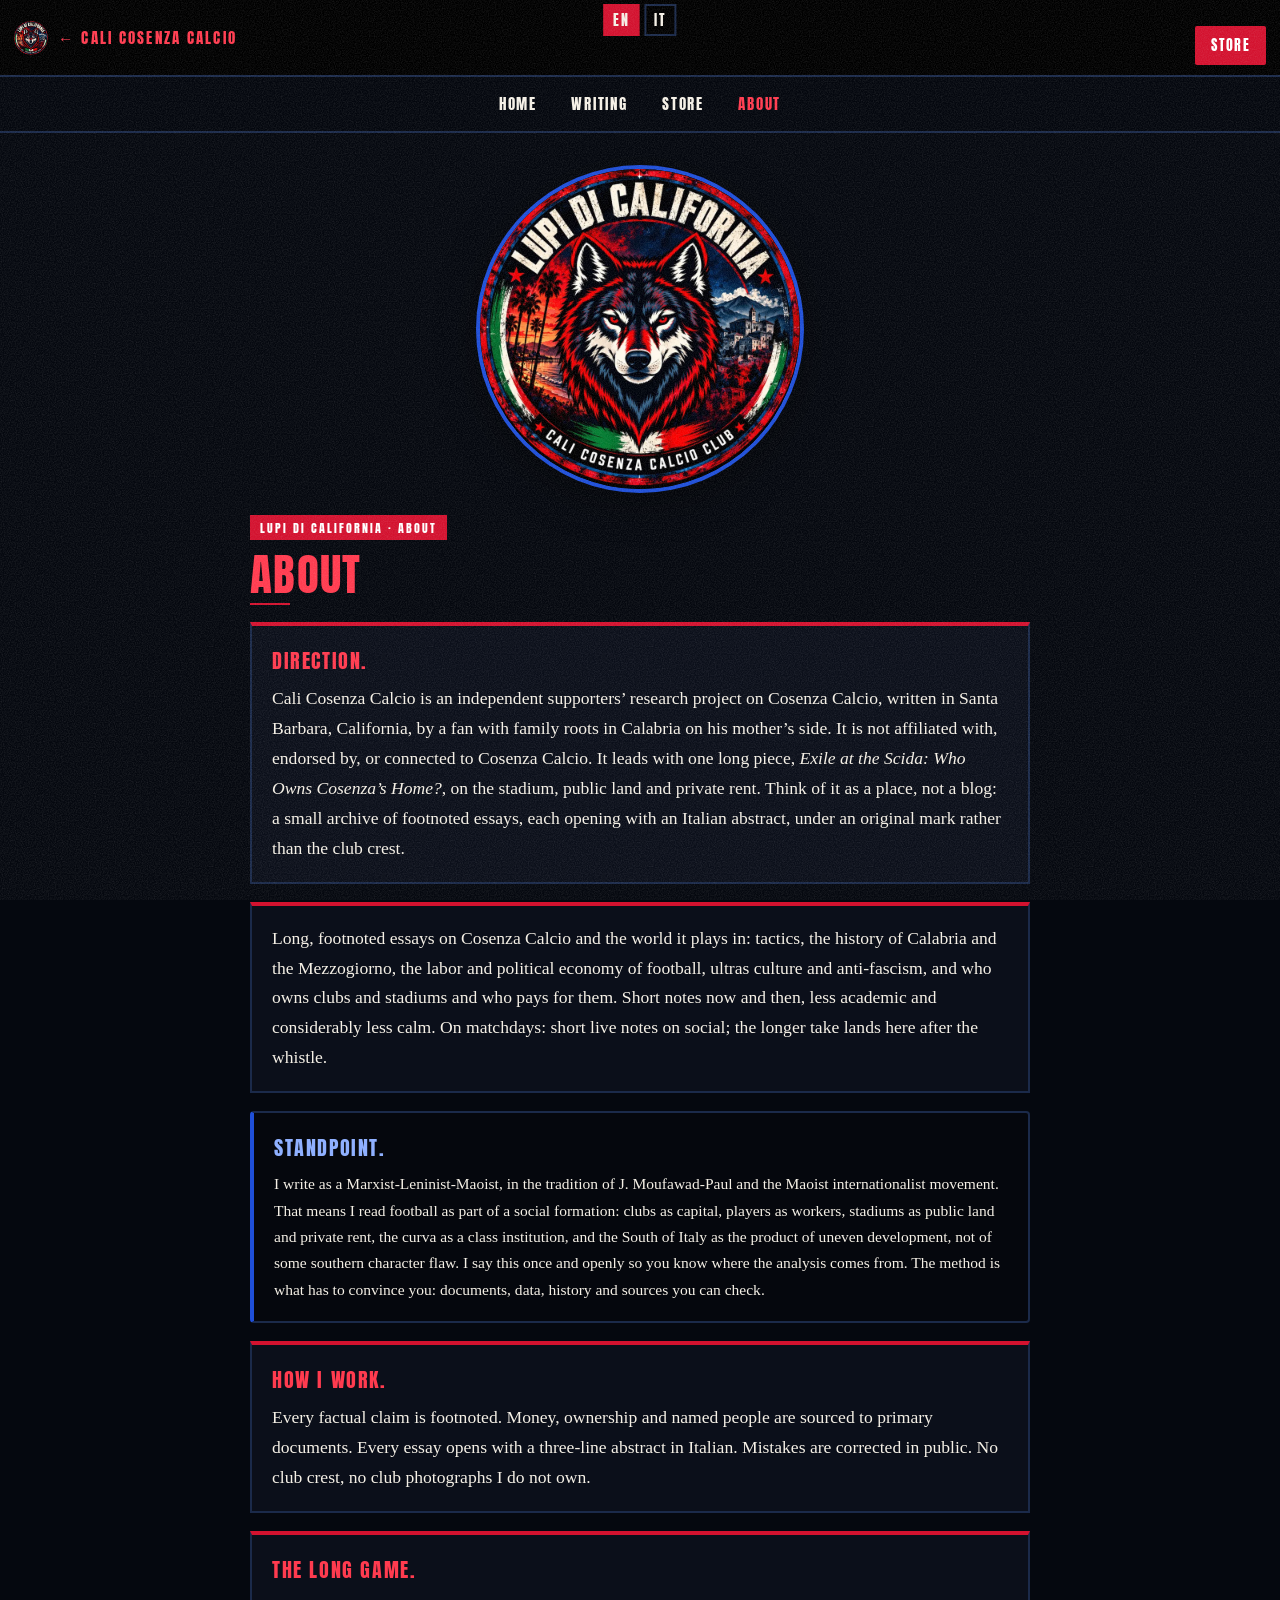
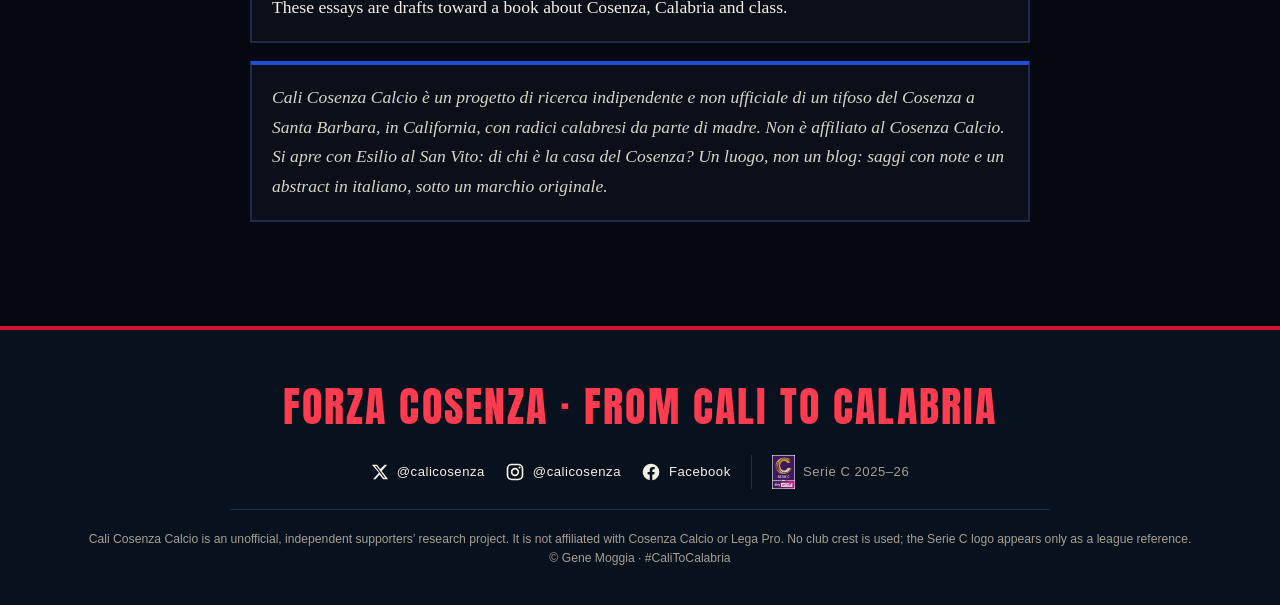
==== about/index.html @ 23533153 "Canva merch (tee, hoodie, scarf, flag), about/writing card layout, IT pages + hreflang toggle, sourc" ====
<!DOCTYPE html>
<html lang="en">
<head>
<meta charset="UTF-8">
<meta name="viewport" content="width=device-width, initial-scale=1.0">
<title>About | Cali Cosenza Calcio — Lupi di California</title>
<link rel="preload" href="/fonts/anton.woff2" as="font" type="font/woff2" crossorigin>
<link rel="stylesheet" href="/style.css">
<link rel="icon" type="image/png" sizes="32x32" href="/img/lupi/favicon-32.png">
<link rel="apple-touch-icon" href="/img/lupi/apple-touch-icon.png">
<link rel="alternate" hreflang="en" href="https://calicosenza.com/about/">
<link rel="alternate" hreflang="it" href="https://calicosenza.com/it/about/">
<link rel="alternate" hreflang="x-default" href="https://calicosenza.com/about/">
<script>try{if(localStorage.getItem("cc-lang")==="it"&&!document.referrer.includes("/it/"))location.replace("/it/"+location.pathname.replace(/^\//,""))}catch(e){}</script>
</head>
<body>
<div class="lang"><a href="/about/" hreflang="en" lang="en" aria-current="true">EN</a> <a href="/it/about/" hreflang="it" lang="it">IT</a></div>

<a class="skip" href="#main">Skip to content</a>
<div class="wbar">
  <a class="brand" href="/"><img src="/img/lupi/crest-240.webp" width="34" height="34" alt="">&larr; Cali Cosenza Calcio</a>
  <a class="btn sm" href="/merch/">Store</a>
</div>
<nav class="jump" aria-label="Site">
  <a href="/">Home</a>
  <a href="/writing/">Writing</a>
  <a href="/merch/">Store</a>
  <a href="/about/" class="hot" aria-current="page">About</a>
</nav>
<main id="main">
<figure class="about-crest"><img src="/img/lupi/crest-800.webp" srcset="/img/lupi/crest-240.webp 240w, /img/lupi/crest-800.webp 800w" sizes="(min-width:760px) 320px, 70vw" alt="Lupi di California crest: wolf, California palms and San Sosti in Calabria" width="800" height="800"></figure>
  <p class="kick">Lupi di California · About</p>
  <h2 class="section">About</h2>
  <div class="about-bio">
    <p><strong>Direction.</strong> Cali Cosenza Calcio is an independent supporters’ research project on Cosenza Calcio, written in Santa Barbara, California, by a fan with family roots in Calabria on his mother’s side. It is not affiliated with, endorsed by, or connected to Cosenza Calcio. It leads with one long piece, <em>Exile at the Scida: Who Owns Cosenza’s Home?</em>, on the stadium, public land and private rent. Think of it as a place, not a blog: a small archive of footnoted essays, each opening with an Italian abstract, under an original mark rather than the club crest.</p>
    <p>Long, footnoted essays on Cosenza Calcio and the world it plays in: tactics, the history of Calabria and the Mezzogiorno, the labor and political economy of football, ultras culture and anti-fascism, and who owns clubs and stadiums and who pays for them. Short notes now and then, less academic and considerably less calm. On matchdays: short live notes on social; the longer take lands here after the whistle.</p>
  </div>

  <div class="standpoint">
    <strong>Standpoint.</strong> I write as a Marxist-Leninist-Maoist, in the tradition of J. Moufawad-Paul and the Maoist internationalist movement. That means I read football as part of a social formation: clubs as capital, players as workers, stadiums as public land and private rent, the curva as a class institution, and the South of Italy as the product of uneven development, not of some southern character flaw. I say this once and openly so you know where the analysis comes from. The method is what has to convince you: documents, data, history and sources you can check.
  </div>

  <div class="about-bio">
    <p><strong>How I work.</strong> Every factual claim is footnoted. Money, ownership and named people are sourced to primary documents. Every essay opens with a three-line abstract in Italian. Mistakes are corrected in public. No club crest, no club photographs I do not own.</p>
    <p><strong>The long game.</strong> These essays are drafts toward a book about Cosenza, Calabria and class.</p>
    <p lang="it" class="it">Cali Cosenza Calcio è un progetto di ricerca indipendente e non ufficiale di un tifoso del Cosenza a Santa Barbara, in California, con radici calabresi da parte di madre. Non è affiliato al Cosenza Calcio. Si apre con <em>Esilio al San Vito: di chi è la casa del Cosenza?</em> Un luogo, non un blog: saggi con note e un abstract in italiano, sotto un marchio originale.</p>
  </div>
</main>
<footer>
  <p class="foot">Forza Cosenza · From Cali to Calabria</p>
  <div class="foot-row">
    <a class="social" href="https://x.com/calicosenza" target="_blank" rel="noopener" aria-label="X @calicosenza"><svg viewBox="0 0 24 24" width="18" height="18" aria-hidden="true"><path fill="currentColor" d="M18.244 2.25h3.308l-7.227 8.26 8.502 11.24H16.17l-4.714-6.231-5.401 6.231H2.744l7.727-8.835L1.254 2.25H8.08l4.253 5.622L18.244 2.25zm-1.161 17.52h1.833L7.084 4.126H5.117L17.083 19.77z"/></svg><span>@calicosenza</span></a>
    <a class="social" href="https://www.instagram.com/calicosenza/" target="_blank" rel="noopener" aria-label="Instagram @calicosenza"><svg viewBox="0 0 24 24" width="20" height="20" aria-hidden="true"><rect x="3" y="3" width="18" height="18" rx="5" fill="none" stroke="currentColor" stroke-width="2"/><circle cx="12" cy="12" r="4" fill="none" stroke="currentColor" stroke-width="2"/><circle cx="17.5" cy="6.5" r="1.2" fill="currentColor"/></svg><span>@calicosenza</span></a>
    <a class="social" href="https://www.facebook.com/1513914528470573" target="_blank" rel="noopener" aria-label="Facebook Cali Cosenza Calcio Club"><svg viewBox="0 0 24 24" width="20" height="20" aria-hidden="true"><path fill="currentColor" d="M22 12a10 10 0 1 0-11.56 9.88v-6.99H7.9V12h2.54V9.8c0-2.5 1.49-3.89 3.78-3.89 1.09 0 2.24.2 2.24.2v2.46h-1.26c-1.24 0-1.63.77-1.63 1.56V12h2.78l-.44 2.89h-2.34v6.99A10 10 0 0 0 22 12z"/></svg><span>Facebook</span></a>
    <span class="league" title="League reference: Cosenza play in Serie C, Girone C, 2025-26"><img src="/img/serie-c-2025-26.png" width="23" height="34" alt="Serie C Sky WiFi 2025-26 league logo" loading="lazy"><span>Serie C 2025–26</span></span>
  </div>
  Cali Cosenza Calcio is an unofficial, independent supporters’ research project. It is not affiliated with Cosenza Calcio or Lega Pro. No club crest is used; the Serie C logo appears only as a league reference.<br>
  © Gene Moggia · #CaliToCalabria
</footer>
<script>try{document.querySelectorAll(".lang a").forEach(function(a){a.addEventListener("click",function(){localStorage.setItem("cc-lang",a.getAttribute("hreflang"))})})}catch(e){}</script>
</body>
</html>
---- style.css ----
/* Cali Cosenza Calcio — independent supporters' research project */
:root{--red:#C8102E;--red-d:#A00D24;--navy:#0A1628;--navy-2:#08111E;--card:#0F1F35;--line:#1E2F48;--cream:#F5F0E6;--muted:#A79F92;--max:820px;--sans:"Arial Narrow","Helvetica Neue",Arial,sans-serif;--display:Impact,"Arial Narrow Bold","Arial Narrow",sans-serif}
*{box-sizing:border-box;margin:0;padding:0}
html{-webkit-text-size-adjust:100%}
body{background:var(--navy);color:var(--cream);font-family:Georgia,"Times New Roman",serif;font-size:1.0625rem;line-height:1.7;min-height:100vh;-webkit-font-smoothing:antialiased}
img{max-width:100%;height:auto;display:block}
a{color:var(--cream);text-decoration-color:rgba(200,16,46,.7);text-underline-offset:3px}
a:hover{color:#fff;text-decoration-color:var(--red)}
a:focus-visible{outline:2px solid var(--red);outline-offset:3px}
p+p{margin-top:1rem}
.sr{position:absolute;width:1px;height:1px;overflow:hidden;clip:rect(0 0 0 0);white-space:nowrap}
header{background:var(--navy);padding:1.4rem 1.25rem .9rem;text-align:center;border-bottom:4px solid var(--red)}
header .wm{display:block;width:min(300px,78vw);margin:0 auto}
.wordmark{width:100%;border-radius:3px}
header .tag{font-family:var(--sans);font-size:.78rem;letter-spacing:.14em;text-transform:uppercase;color:var(--muted);margin-top:.75rem}
.banner-img{display:none}
nav{position:sticky;top:0;z-index:10;display:flex;justify-content:center;gap:.25rem 1.75rem;flex-wrap:wrap;padding:.7rem 1rem;background:rgba(8,17,30,.96);border-bottom:1px solid var(--line);backdrop-filter:blur(6px)}
nav a{font-family:var(--display);font-size:.85rem;letter-spacing:.12em;text-transform:uppercase;text-decoration:none;color:var(--cream);padding:.35rem 0;border-bottom:2px solid transparent}
nav a:hover{color:var(--cream);border-bottom-color:rgba(200,16,46,.6)}
nav a.active{border-bottom-color:var(--red)}
main{max-width:var(--max);margin:0 auto;padding:2.25rem 1.25rem 3.5rem}
.hero{position:relative;min-height:300px;display:flex;flex-direction:column;justify-content:flex-end;text-align:left;padding:2rem 1.5rem 1.6rem;margin-bottom:2.25rem;border-radius:4px;overflow:hidden;border-bottom:3px solid var(--red);background:linear-gradient(180deg,rgba(10,22,40,.15) 0%,rgba(10,22,40,.7) 55%,rgba(10,22,40,.95) 100%),url(/img/hero-800.jpg) center/cover no-repeat}
.hero h2{font-family:var(--display);font-weight:400;font-size:clamp(2rem,7vw,3.1rem);line-height:1.05;letter-spacing:.03em;color:var(--cream);text-shadow:0 2px 12px rgba(0,0,0,.5)}
.hero h2::after{content:"";display:block;width:56px;height:3px;background:var(--red);margin-top:.7rem}
.hero p.sub{margin-top:.8rem;font-size:1.08rem;max-width:34ch;text-shadow:0 1px 8px rgba(0,0,0,.6)}
.hero .disclaimer{text-align:left;color:#C9C1B3}
.disclaimer{font-family:var(--sans);font-size:.78rem;letter-spacing:.02em;color:var(--muted);text-align:center;margin-top:.6rem}
.match{background:var(--navy-2);border:1px solid var(--line);border-left:3px solid var(--red);border-radius:0 4px 4px 0;padding:1.1rem 1.35rem;margin:0 0 1.5rem}
.match-kicker{font-family:var(--sans);font-size:.72rem;letter-spacing:.14em;text-transform:uppercase;color:var(--muted);margin-bottom:.35rem}
.match-line{font-family:var(--display);font-size:1.35rem;letter-spacing:.04em;text-transform:uppercase;line-height:1.2}
.match-meta{font-family:var(--sans);font-size:.9rem;color:var(--cream);margin-top:.4rem;letter-spacing:.03em}
.match-note{font-size:.9rem;color:var(--muted);margin-top:.55rem}
.match-note a{color:var(--cream)}
.foot-row a.social+.social{margin-left:0}
.card{background:var(--card);border:1px solid var(--line);border-left:3px solid var(--red);border-radius:0 4px 4px 0;padding:1.4rem 1.5rem;margin:0 0 1.25rem}
.card h3{font-family:var(--display);font-weight:400;font-size:1.3rem;letter-spacing:.05em;text-transform:uppercase;margin-bottom:.5rem}
.card.alt{background:linear-gradient(90deg,rgba(10,22,40,.97) 0%,rgba(10,22,40,.9) 60%,rgba(10,22,40,.6) 100%),url(/img/hero-alt-800.jpg) center/cover}
a.btn{display:inline-block;margin-top:1rem;padding:.6rem 1.15rem;background:var(--red);color:#fff;font-family:var(--display);font-size:.88rem;letter-spacing:.1em;text-transform:uppercase;text-decoration:none;border-radius:2px;transition:background .15s}
a.btn:hover{background:var(--red-d);color:#fff}
h2.section{font-family:var(--display);font-weight:400;font-size:1.35rem;letter-spacing:.08em;text-transform:uppercase;color:var(--cream);margin:2.5rem 0 .9rem;padding-bottom:.45rem;border-bottom:1px solid var(--line);position:relative}
h2.section::after{content:"";position:absolute;left:0;bottom:-1px;width:40px;height:2px;background:var(--red)}
main h1{font-family:var(--display);font-weight:400;font-size:clamp(1.8rem,5vw,2.4rem);letter-spacing:.04em;line-height:1.15;margin-bottom:1rem}
ul.links{list-style:none}
ul.links li{padding:.55rem 0;border-bottom:1px solid rgba(30,47,72,.6)}
ul.links li:last-child{border-bottom:0}
.note{margin-top:.9rem;font-size:.9rem;color:var(--muted)}
.it{font-style:italic;margin-top:1.5rem;color:#DCD4C6}
.about-bio p{margin-bottom:1.05rem}
.standpoint{background:var(--navy-2);border:1px solid var(--line);border-radius:4px;padding:1.1rem 1.35rem;margin:1.6rem 0;font-size:.97rem}
.merch-grid{display:grid;grid-template-columns:repeat(auto-fit,minmax(200px,1fr));gap:1.25rem;margin:1.5rem 0}
.merch-item{background:var(--card);border:1px solid var(--line);border-radius:4px;padding:1rem;text-align:center}
.merch-item img{margin:0 auto .6rem;border-radius:3px}
footer{background:var(--navy-2);border-top:3px solid var(--red);padding:2rem 1.25rem 2.25rem;text-align:center;font-family:var(--sans);font-size:.76rem;line-height:1.6;color:var(--muted)}
.foot-row{display:flex;flex-wrap:wrap;justify-content:center;align-items:center;gap:.9rem 1.25rem;max-width:var(--max);margin:0 auto 1.25rem;padding-bottom:1.25rem;border-bottom:1px solid var(--line)}
.foot-row a.social,.foot-row .league{display:inline-flex;align-items:center;gap:.5rem;color:var(--cream);text-decoration:none;font-size:.82rem;letter-spacing:.04em}
.foot-row a.social:hover{color:var(--red)}
.foot-row .league{padding-left:1.25rem;border-left:1px solid var(--line);color:var(--muted)}
.foot-row .league img{height:34px;width:auto;opacity:.85}
@media(min-width:700px){
 body{font-size:1.1rem}
 header{padding:1.8rem 1.5rem 1rem}
 header .wm{width:340px}
 .hero{min-height:380px;padding:2.5rem 2.25rem 2rem;background-image:linear-gradient(180deg,rgba(10,22,40,.1) 0%,rgba(10,22,40,.65) 55%,rgba(10,22,40,.95) 100%),url(/img/hero.jpg)}
 .card{padding:1.6rem 1.8rem}
}
@media(max-width:420px){nav{gap:.1rem 1.1rem}nav a{font-size:.8rem}.foot-row .league{border-left:0;padding-left:0}}
@media(prefers-reduced-motion:reduce){*{transition:none!important}}

.xfeed{max-width:600px;margin:2rem auto;padding:0 1rem}.xfeed h2{color:#c8102e;border-bottom:2px solid #0033a0;padding-bottom:.3rem}.xfeed .twitter-timeline{display:block;min-height:120px}

.hero.hero-canva{background:none;padding:0;min-height:0;display:block}
.hero-canva .hero-img{display:block;width:100%;height:auto;aspect-ratio:16/9;object-fit:cover}
.hero-canva h2,.hero-canva p{position:relative}
.hero-canva .hero-txt{}
.hero-canva>h2,.hero-canva>p{padding:0 1.5rem}
.hero-canva>h2{margin-top:-4.2rem;padding-top:1rem;background:linear-gradient(180deg,rgba(10,22,40,0),rgba(10,22,40,.95) 45%)}
.hero-canva>p:last-child{padding-bottom:1.4rem}
.hero-canva{background:#0A1628}
.art-head{display:block;width:100%;height:auto;aspect-ratio:auto;object-fit:cover;border-radius:4px;border-bottom:3px solid var(--red);margin:0 0 1.5rem}
.gallery{display:grid;grid-template-columns:repeat(2,1fr);gap:.75rem;margin-bottom:2rem}
.gallery figure{margin:0}
.gallery img{display:block;width:100%;aspect-ratio:1/1;object-fit:cover;border-radius:4px;border:1px solid var(--line);background:var(--navy-2)}
.gallery figcaption{font-family:var(--sans);font-size:.75rem;color:var(--muted);margin-top:.35rem}
@media(min-width:720px){.gallery{grid-template-columns:repeat(3,1fr)}}
details.xfeed{max-width:760px;margin:0 auto 1rem;padding:0 1rem}
details.xfeed summary{cursor:pointer;font-family:var(--display);letter-spacing:.08em;text-transform:uppercase;color:var(--cream);padding:.6rem .9rem;background:var(--navy-2);border:1px solid var(--line);border-left:3px solid var(--red);border-radius:0 4px 4px 0;list-style:none}
details.xfeed summary::after{content:" ▾";color:var(--red)}
details.xfeed[open] summary::after{content:" ▴"}
.xfeed-body{padding:.8rem 0}
.xcard{background:var(--navy-2);border:1px solid var(--line);border-radius:4px;padding:.8rem 1rem;margin-bottom:.6rem}
.xcard .xmeta{font-family:var(--sans);font-size:.72rem;color:var(--muted);margin-bottom:.3rem}

@media(min-width:1024px){
.layout{display:grid;grid-template-columns:minmax(0,1fr) 340px;gap:2rem;max-width:calc(var(--max) + 380px);margin:0 auto;padding:0 1.25rem;align-items:start}
.layout>main{grid-column:1;grid-row:1;max-width:none;margin:0;padding-left:0;padding-right:0}
.layout>details.xfeed{grid-column:2;grid-row:1;position:sticky;top:16px;max-height:calc(100vh - 32px);overflow:auto;margin:2.25rem 0 0;padding:0;max-width:none}
.layout>details.xfeed summary{pointer-events:none}
.layout>details.xfeed summary::after{content:""}
}
.brand{display:flex;align-items:center;justify-content:center;gap:1rem;flex-wrap:wrap}
.lupi-crest{width:96px;height:auto;border-radius:6px;box-shadow:0 4px 18px rgba(0,0,0,.5)}
@media(max-width:480px){.lupi-crest{width:68px}}
.lupi-band{background:var(--navy-2);border:1px solid var(--line);border-top:3px solid var(--red);border-radius:4px;overflow:hidden;margin:2rem 0}
.lupi-band img{display:block;width:100%;height:auto;aspect-ratio:16/9;object-fit:cover}
.lupi-txt{padding:1.1rem 1.35rem 1.4rem}
.lupi-txt h2{font-family:var(--display);font-weight:400;letter-spacing:.06em;text-transform:uppercase;font-size:1.6rem;color:var(--cream)}
.brand>.wm{width:auto;max-width:min(60vw,272px);flex:0 1 auto;margin:0}
.brand>.wm img{width:100%;height:auto}
.brand .lupi-crest{width:104px;flex:0 0 auto}
@media(max-width:480px){.brand .lupi-crest{width:72px}}
.hero-canva .hero-img{aspect-ratio:auto}
.hero-canva>h2{margin-top:0;background:none;padding-top:1.1rem}
.lupi-head{margin:0;line-height:0;background:#000}
.lupi-head img{width:100%;height:auto;aspect-ratio:auto!important}
.lupi-wide{display:block;width:100%;height:auto;border-radius:4px;margin:0 0 2rem}
.about-crest{margin:0 auto 1.5rem;max-width:320px}
.about-crest img{width:100%;height:auto;border-radius:50%}
.merch-tee{max-width:420px;margin:0 auto 1.5rem}
.merch-tee img{width:100%;height:auto;border-radius:4px}
.merch-tee figcaption{font-family:var(--sans);font-size:.75rem;color:var(--muted);text-align:center}
.lupi-crest{border-radius:50%}

/* ===== Matchday-poster layout layer (Nov 2026) ===== */
@font-face{font-family:Anton;src:url(/fonts/anton.woff2) format("woff2");font-display:swap}
:root{--red:#d3122f;--red2:#ff3b4f;--blue:#1f4fd8;--ink:#05080f;--display:Anton,Impact,"Arial Narrow Bold",sans-serif}
body{background:var(--ink);position:relative}
body::before{content:"";position:fixed;inset:0;pointer-events:none;z-index:50;opacity:.12;mix-blend-mode:screen;background-image:url("data:image/svg+xml;utf8,<svg xmlns='http://www.w3.org/2000/svg' width='220' height='220'><filter id='n'><feTurbulence type='fractalNoise' baseFrequency='.85' numOctaves='2' stitchTiles='stitch'/><feColorMatrix values='0 0 0 0 1  0 0 0 0 1  0 0 0 0 1  0 0 0 1.4 -.5'/></filter><rect width='100%' height='100%' filter='url(%23n)'/></svg>")}
h1,h2,h3,.btn,.kicker,.kick,.badge,.foot,.sub{font-family:var(--display);font-weight:400;text-transform:uppercase}
.skip{position:absolute;left:-999px;top:0;background:var(--red);color:#fff;padding:8px 12px;z-index:100}.skip:focus{left:0}
.chero{text-align:center;padding:38px 18px 30px;border-bottom:4px solid var(--red);background:radial-gradient(ellipse at 50% 0,#3a0c18 0,#0a1430 45%,var(--ink) 80%)}
.ccrest{width:110px;height:110px;border-radius:50%;margin:0 auto 14px;box-shadow:0 0 0 3px var(--blue),0 8px 30px rgba(0,0,0,.6)}
.kicker{display:inline-block;font-size:.8rem;letter-spacing:.2em;color:#fff;background:var(--red);padding:2px 10px;margin-bottom:18px;transform:rotate(-2deg)}
.chero h1{font-size:clamp(2.8rem,15vw,6rem);line-height:.92;letter-spacing:.01em;color:var(--cream);text-shadow:3px 3px 0 #000}
.chero h1 span{display:block}.chero h1 .w{color:var(--red2);transform:skewX(-4deg)}
.chero .sub{margin-top:12px;font-size:clamp(1.2rem,5vw,1.9rem);letter-spacing:.18em;color:#8fb0ff}
.chero .tag{max-width:34ch;margin:12px auto 20px;font-size:1.05rem;color:#d9d4c7;text-transform:none;letter-spacing:0;font-family:Georgia,serif}
.btns{display:flex;flex-wrap:wrap;gap:10px;justify-content:center}
.btn{display:inline-block;padding:12px 22px;border:2px solid var(--red);border-radius:0;background:transparent;color:var(--cream);text-decoration:none;letter-spacing:.1em;font-size:1rem;transition:background .15s,color .15s,transform .15s}
.btn.red{background:var(--red);color:#fff}.btn.sm{padding:6px 14px;font-size:.85rem}
.btn:hover,.btn:focus-visible{background:var(--cream);color:#000;border-color:var(--cream);transform:translateY(-2px);outline:none}
.jump{position:sticky;top:0;z-index:40;display:flex;justify-content:center;gap:6px;background:rgba(5,8,15,.94);border-bottom:2px solid #1b2a4a;padding:8px 10px;backdrop-filter:blur(6px)}
.jump a{font-family:var(--display);text-transform:uppercase;letter-spacing:.12em;color:var(--cream);text-decoration:none;padding:6px 14px;font-size:.95rem;border:0}
.jump a:hover,.jump a.hot{color:var(--red2)}
.wbar{display:flex;align-items:center;justify-content:space-between;gap:10px;padding:10px 14px;border-bottom:2px solid #1b2a4a;background:#000}
.wbar .brand{display:flex;align-items:center;gap:10px;font-family:var(--display);text-transform:uppercase;letter-spacing:.14em;color:var(--red2);text-decoration:none;font-size:.95rem}
.wbar .brand img{width:34px;height:34px;border-radius:50%}
h2.section,.hero h2{font-family:var(--display);font-weight:400;text-transform:uppercase;color:var(--red2);letter-spacing:.03em;line-height:1;font-size:clamp(1.8rem,7vw,2.8rem);border:0}
.card,.match,.lupi-band{background:#0b0f1a;border:2px solid #1b2a4a;border-top:4px solid var(--red);border-radius:0}
.card.alt{border-top-color:var(--blue)}
.card h3,.match-kicker{font-family:var(--display);color:var(--cream);letter-spacing:.05em}
.kick{display:inline-block;letter-spacing:.16em;font-size:.78rem;color:#fff;background:var(--red);padding:2px 10px;margin-bottom:12px}
.paper .atitle{font-size:clamp(2rem,7vw,3.4rem);color:var(--cream);margin-bottom:.4rem}
.paper h2[id]{font-family:var(--display);text-transform:uppercase;color:var(--red2);font-size:clamp(1.5rem,6vw,2.1rem);margin:34px 0 12px;letter-spacing:.03em}
.paper p{font-size:1.08rem;line-height:1.75}
.art-head{border-radius:0;border-bottom:4px solid var(--red)}
.toc{margin:18px 0 26px;padding:14px 16px;border:2px solid #1b2a4a;border-left:4px solid var(--blue);background:#05070d}
.toc h3{color:#8fb0ff;margin-bottom:8px;font-size:1.1rem;letter-spacing:.1em}
.toc ol{list-style:none;counter-reset:s;display:grid;gap:4px}
.toc li{display:flex;gap:10px;font-size:.97rem;counter-increment:s}
.toc li::before{content:counter(s,decimal-leading-zero);font-family:var(--display);color:var(--red2);min-width:1.6em}
.toc a{text-decoration:none}
.shopband{text-align:center}.shopband h2{font-size:clamp(2.2rem,10vw,4rem);color:var(--red2);line-height:1}
.shopband>.note{max-width:60ch;margin:12px auto 28px}
.grid{display:grid;gap:22px;grid-template-columns:1fr;text-align:left}
.tile{background:#000;border:2px solid #1b2a4a;overflow:hidden;transition:border-color .2s,transform .2s}
.tile:hover{border-color:var(--red);transform:translateY(-3px)}
.tile img{display:block;width:100%;aspect-ratio:1/1;object-fit:cover;background:#000}
.cap{padding:14px 16px 18px}.cap p{color:#b9b4a6;font-size:.95rem;margin-top:4px}
.badge{display:inline-block;background:var(--blue);color:#fff;font-size:.75rem;letter-spacing:.14em;padding:2px 8px;margin-bottom:8px}
.tile h3{font-size:1.35rem;letter-spacing:.04em}
.more{border:2px dashed #1b2a4a;padding:18px;margin:30px 0}
footer{text-align:center;border-top:4px solid var(--red);padding:44px 18px 36px;margin-top:30px}
.foot{display:block;font-size:clamp(1.6rem,7vw,2.6rem);color:var(--red2);letter-spacing:.05em;margin-bottom:14px}
@media(min-width:720px){.grid{grid-template-columns:repeat(3,1fr)}.chero{padding:70px 24px 54px}.chero h1 span{display:inline}}
.tile img.fit{object-fit:contain;padding:10px}
/* about + writing card layout */
.about-crest img{box-shadow:0 0 0 4px var(--blue),0 10px 40px rgba(0,0,0,.6)}
main .kick+h2.section{margin-top:0}
.about-bio{display:grid;gap:18px;margin:18px 0}
.about-bio p{margin:0;background:#0b0f1a;border:2px solid #1b2a4a;border-top:4px solid var(--red);padding:18px 20px;line-height:1.7}
.about-bio p.it{border-top-color:var(--blue);font-style:italic;color:#d9d4c7}
.about-bio p strong:first-child{display:block;font-family:var(--display);font-weight:400;text-transform:uppercase;letter-spacing:.08em;color:var(--red2);font-size:1.25rem;margin-bottom:6px}
.standpoint{background:#05070d;border:2px solid #1b2a4a;border-left:4px solid var(--blue);padding:18px 20px;margin:18px 0;line-height:1.7}
.standpoint strong:first-child{display:block;font-family:var(--display);font-weight:400;text-transform:uppercase;letter-spacing:.08em;color:#8fb0ff;font-size:1.25rem;margin-bottom:6px}
.card{padding:18px 20px 22px;margin:0 0 24px}
.card.feat{padding-top:0}.card .cover{display:block;width:calc(100% + 40px);margin:0 -20px 16px;aspect-ratio:16/9;object-fit:cover}
.card h3{font-size:1.5rem;margin-bottom:6px}
.pillars li{font-family:var(--display);text-transform:uppercase;letter-spacing:.06em;font-size:1.05rem}
.grid.g4 .tile img{aspect-ratio:auto;object-fit:contain;background:#000}
@media(min-width:720px){.grid.g4{grid-template-columns:repeat(2,1fr)}}
.lang{position:absolute;right:12px;top:10px;z-index:45;font-family:var(--display);letter-spacing:.12em;font-size:.85rem}
.lang a{color:var(--cream);text-decoration:none;padding:4px 8px;border:2px solid #1b2a4a}.lang a[aria-current]{background:var(--red);border-color:var(--red)}
body{position:relative}
/* reusable essay figure */
.efig{margin:28px 0;border:2px solid #1b2a4a;border-top:4px solid var(--red);background:#0b0f1a}
.efig img{display:block;width:100%;height:auto;object-fit:cover}
.efig figcaption{padding:10px 14px 12px;font-family:Georgia,serif;font-size:.95rem;color:#d9d4c7;line-height:1.5}
.efig .credit{display:block;margin-top:5px;font-size:.78rem;color:#9b958a}
.efig .credit a{color:#8fb0ff;text-underline-offset:2px}
.efig.blue{border-top-color:var(--blue)}
.lang{right:auto;left:50%;transform:translateX(-50%);top:9px}
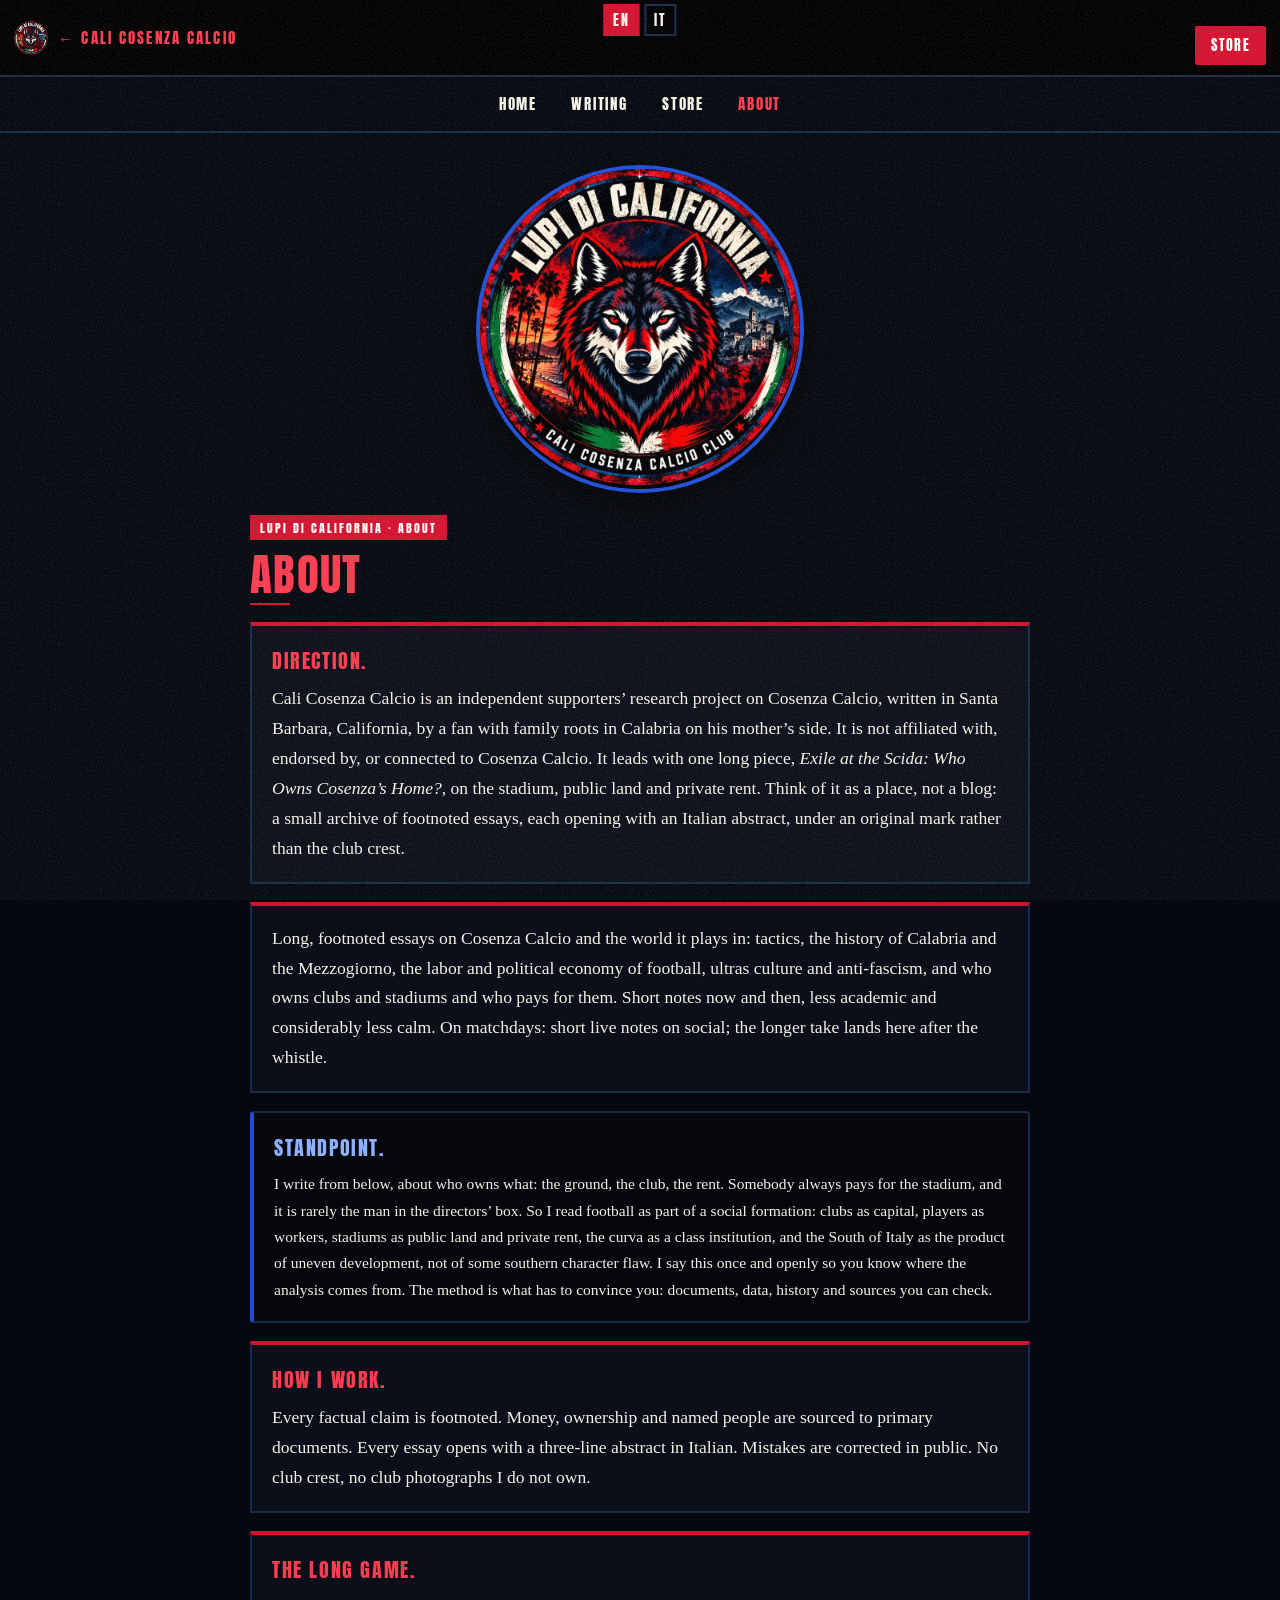
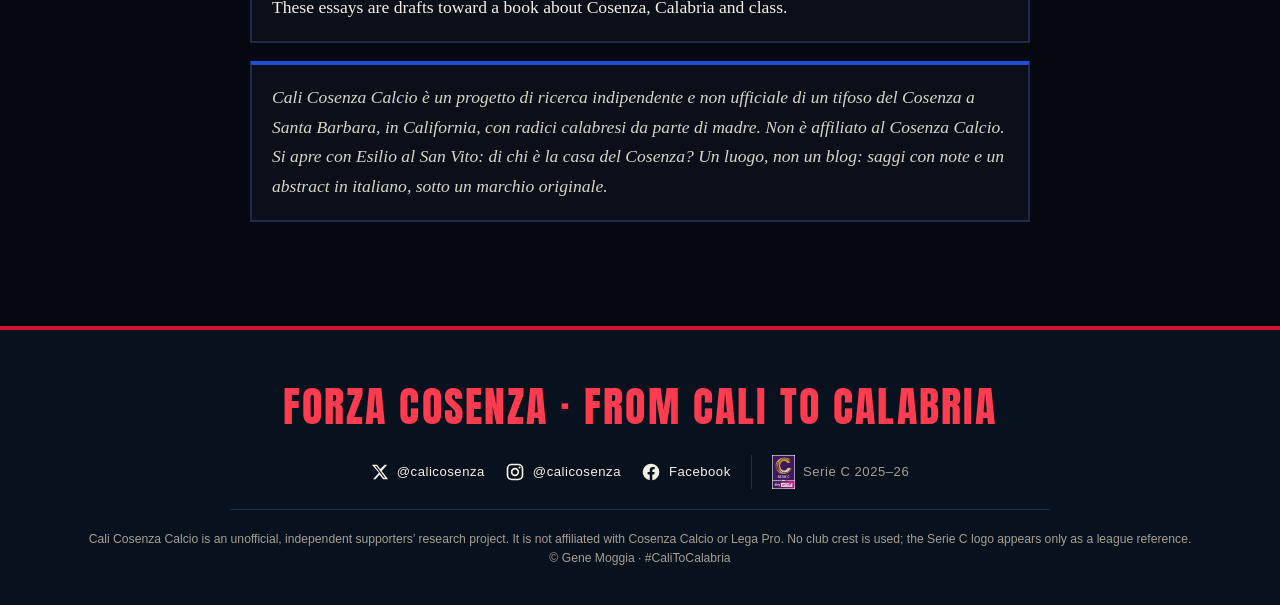
==== commit ef4e8c1d: "About: Standpoint without ideology labels (EN/IT)" ====
--- a/about/index.html
+++ b/about/index.html
@@ -37,7 +37,7 @@
   </div>
 
   <div class="standpoint">
-    <strong>Standpoint.</strong> I write as a Marxist-Leninist-Maoist, in the tradition of J. Moufawad-Paul and the Maoist internationalist movement. That means I read football as part of a social formation: clubs as capital, players as workers, stadiums as public land and private rent, the curva as a class institution, and the South of Italy as the product of uneven development, not of some southern character flaw. I say this once and openly so you know where the analysis comes from. The method is what has to convince you: documents, data, history and sources you can check.
+    <strong>Standpoint.</strong> I write from below, about who owns what: the ground, the club, the rent. Somebody always pays for the stadium, and it is rarely the man in the directors’ box. So I read football as part of a social formation: clubs as capital, players as workers, stadiums as public land and private rent, the curva as a class institution, and the South of Italy as the product of uneven development, not of some southern character flaw. I say this once and openly so you know where the analysis comes from. The method is what has to convince you: documents, data, history and sources you can check.
   </div>
 
   <div class="about-bio">
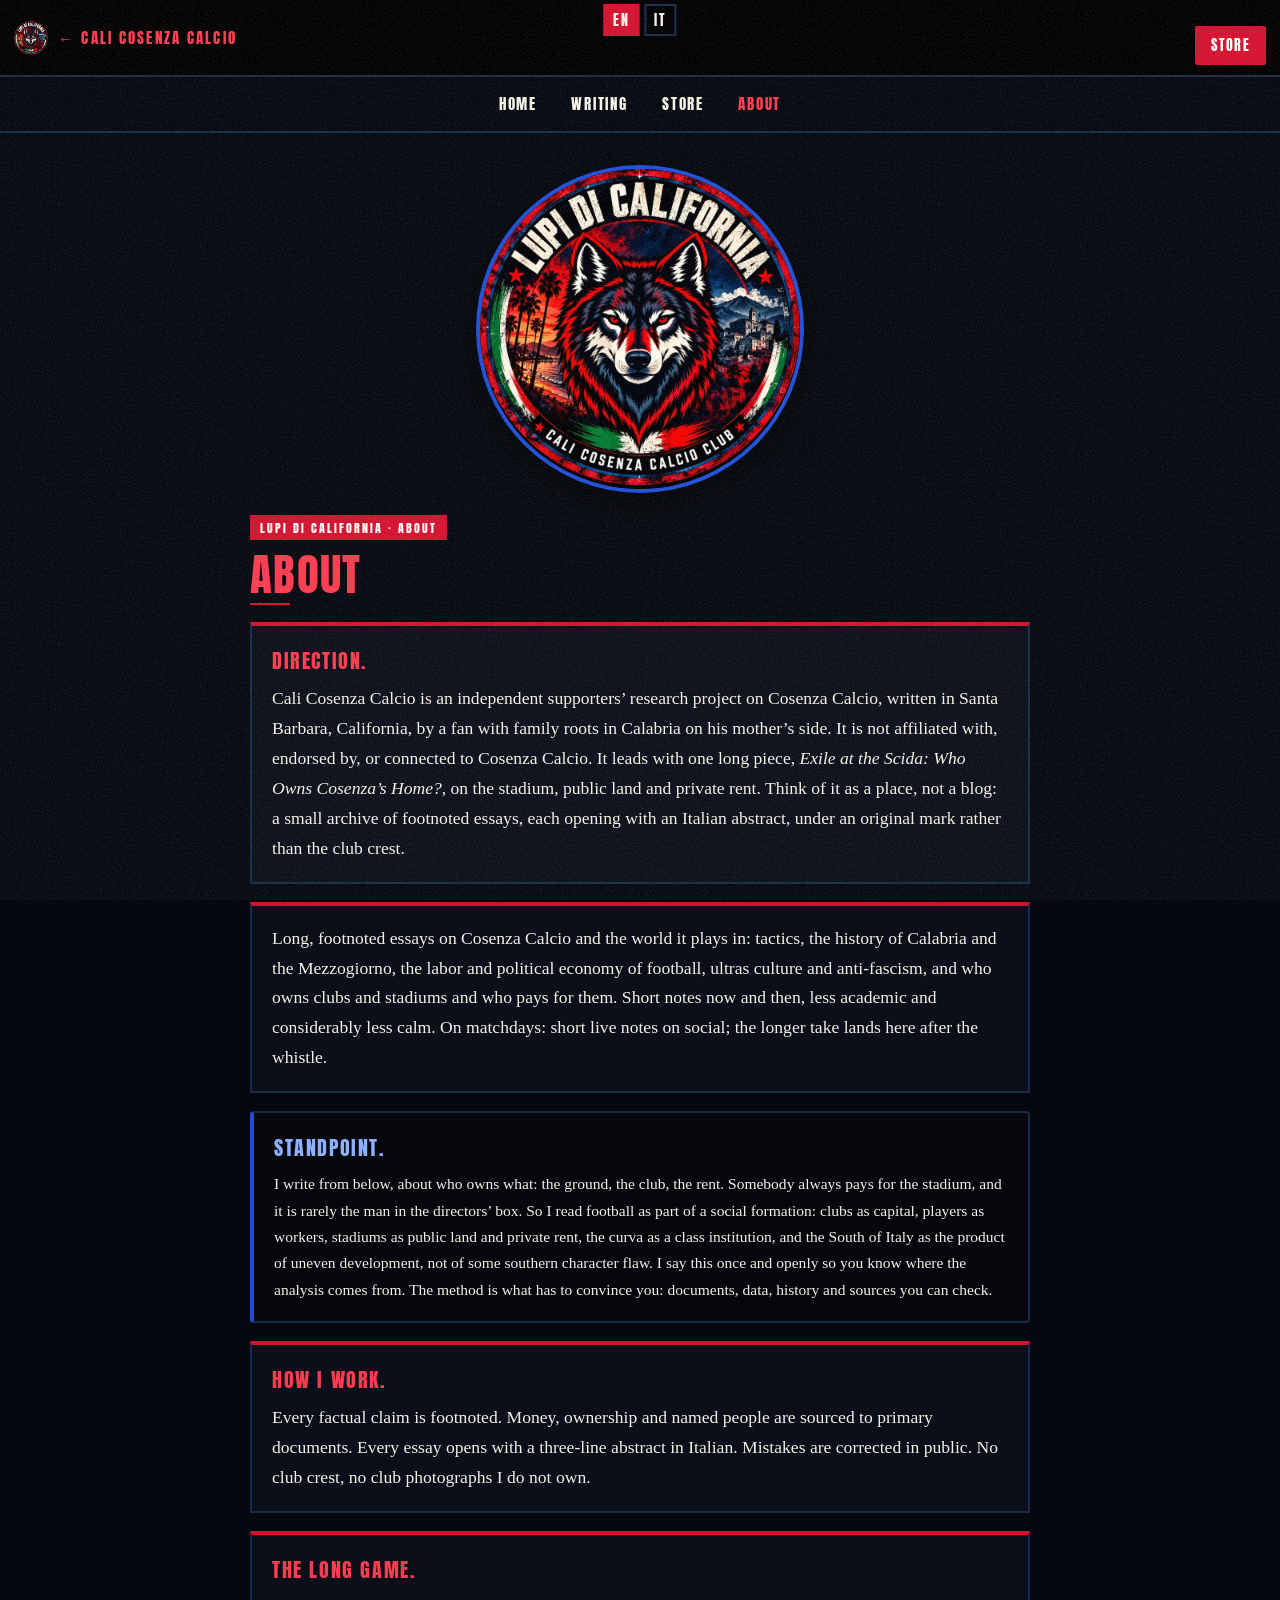
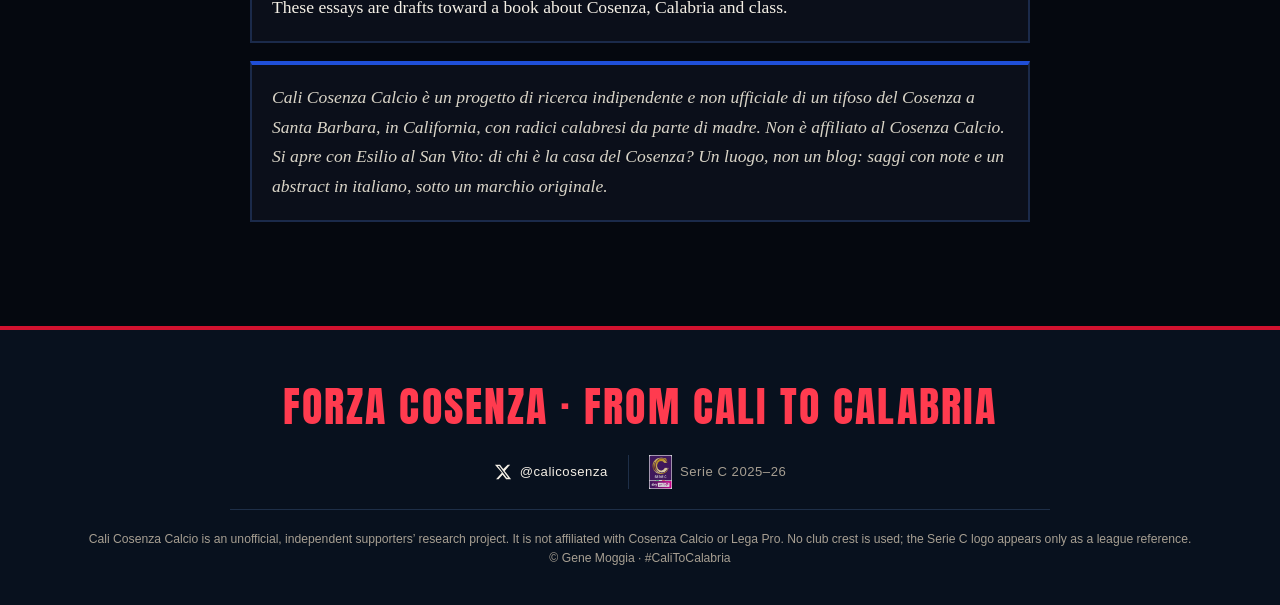
==== commit bde136e3: "Remove dead Cali Cosenza IG/FB links (accounts deleted)" ====
--- a/about/index.html
+++ b/about/index.html
@@ -50,8 +50,6 @@
   <p class="foot">Forza Cosenza · From Cali to Calabria</p>
   <div class="foot-row">
     <a class="social" href="https://x.com/calicosenza" target="_blank" rel="noopener" aria-label="X @calicosenza"><svg viewBox="0 0 24 24" width="18" height="18" aria-hidden="true"><path fill="currentColor" d="M18.244 2.25h3.308l-7.227 8.26 8.502 11.24H16.17l-4.714-6.231-5.401 6.231H2.744l7.727-8.835L1.254 2.25H8.08l4.253 5.622L18.244 2.25zm-1.161 17.52h1.833L7.084 4.126H5.117L17.083 19.77z"/></svg><span>@calicosenza</span></a>
-    <a class="social" href="https://www.instagram.com/calicosenza/" target="_blank" rel="noopener" aria-label="Instagram @calicosenza"><svg viewBox="0 0 24 24" width="20" height="20" aria-hidden="true"><rect x="3" y="3" width="18" height="18" rx="5" fill="none" stroke="currentColor" stroke-width="2"/><circle cx="12" cy="12" r="4" fill="none" stroke="currentColor" stroke-width="2"/><circle cx="17.5" cy="6.5" r="1.2" fill="currentColor"/></svg><span>@calicosenza</span></a>
-    <a class="social" href="https://www.facebook.com/1513914528470573" target="_blank" rel="noopener" aria-label="Facebook Cali Cosenza Calcio Club"><svg viewBox="0 0 24 24" width="20" height="20" aria-hidden="true"><path fill="currentColor" d="M22 12a10 10 0 1 0-11.56 9.88v-6.99H7.9V12h2.54V9.8c0-2.5 1.49-3.89 3.78-3.89 1.09 0 2.24.2 2.24.2v2.46h-1.26c-1.24 0-1.63.77-1.63 1.56V12h2.78l-.44 2.89h-2.34v6.99A10 10 0 0 0 22 12z"/></svg><span>Facebook</span></a>
     <span class="league" title="League reference: Cosenza play in Serie C, Girone C, 2025-26"><img src="/img/serie-c-2025-26.png" width="23" height="34" alt="Serie C Sky WiFi 2025-26 league logo" loading="lazy"><span>Serie C 2025–26</span></span>
   </div>
   Cali Cosenza Calcio is an unofficial, independent supporters’ research project. It is not affiliated with Cosenza Calcio or Lega Pro. No club crest is used; the Serie C logo appears only as a league reference.<br>
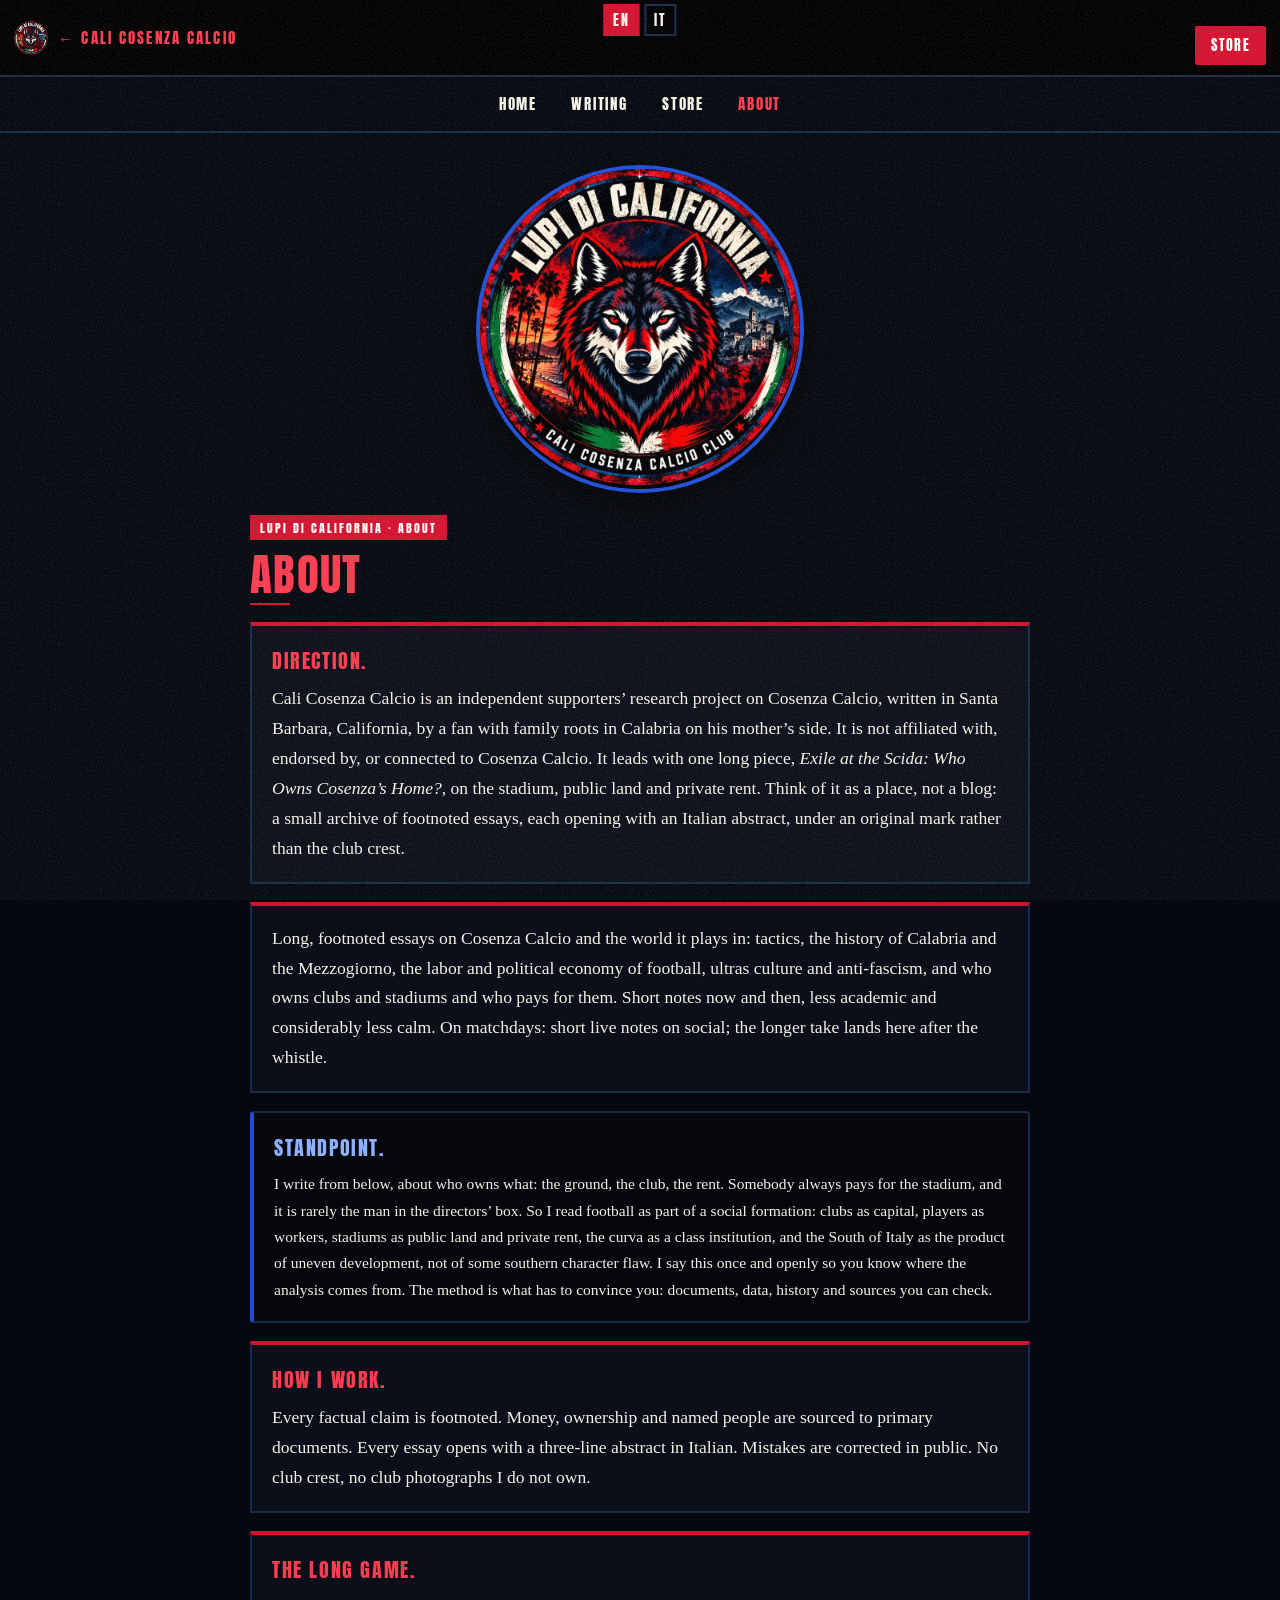
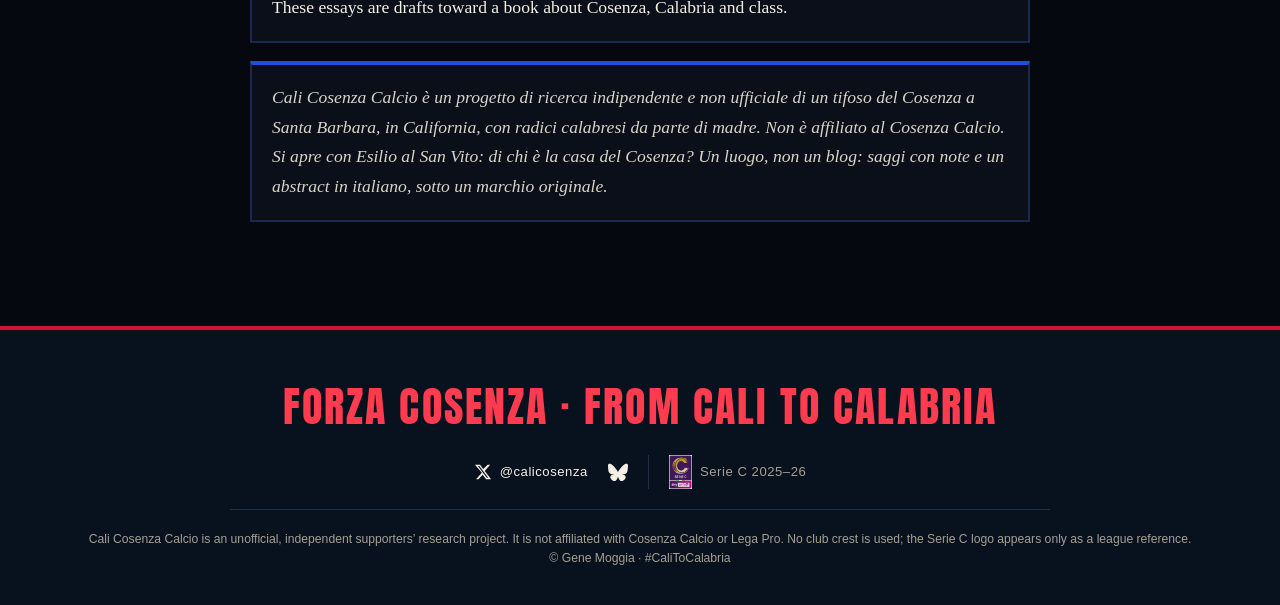
==== commit 5ffad841: "Add Bluesky @calicosenza.bsky.social to footer" ====
--- a/about/index.html
+++ b/about/index.html
@@ -50,6 +50,7 @@
   <p class="foot">Forza Cosenza · From Cali to Calabria</p>
   <div class="foot-row">
     <a class="social" href="https://x.com/calicosenza" target="_blank" rel="noopener" aria-label="X @calicosenza"><svg viewBox="0 0 24 24" width="18" height="18" aria-hidden="true"><path fill="currentColor" d="M18.244 2.25h3.308l-7.227 8.26 8.502 11.24H16.17l-4.714-6.231-5.401 6.231H2.744l7.727-8.835L1.254 2.25H8.08l4.253 5.622L18.244 2.25zm-1.161 17.52h1.833L7.084 4.126H5.117L17.083 19.77z"/></svg><span>@calicosenza</span></a>
+    <a class="social" href="https://bsky.app/profile/calicosenza.bsky.social" target="_blank" rel="noopener" aria-label="Bluesky @calicosenza.bsky.social"><svg viewBox="0 0 24 24" width="20" height="20" aria-hidden="true"><path fill="currentColor" d="M5.2 3.6C7.9 5.6 10.8 9.7 12 12c1.2-2.3 4.1-6.4 6.8-8.4 1.9-1.4 5.2-2.6 5.2 1 0 .7-.4 6-.7 6.8-.9 3-4 3.8-6.8 3.3 4.8.8 6.1 3.5 3.4 6.2-5 5.2-7.2-1.3-7.8-3-.1-.3-.1-.5-.1-.4 0-.1 0 .1-.1.4-.6 1.7-2.8 8.2-7.8 3-2.7-2.7-1.4-5.4 3.4-6.2C4.7 15.1 1.6 14.3.7 11.3.4 10.5 0 5.3 0 4.6c0-3.6 3.3-2.4 5.2-1z"/></svg></a>
     <span class="league" title="League reference: Cosenza play in Serie C, Girone C, 2025-26"><img src="/img/serie-c-2025-26.png" width="23" height="34" alt="Serie C Sky WiFi 2025-26 league logo" loading="lazy"><span>Serie C 2025–26</span></span>
   </div>
   Cali Cosenza Calcio is an unofficial, independent supporters’ research project. It is not affiliated with Cosenza Calcio or Lega Pro. No club crest is used; the Serie C logo appears only as a league reference.<br>
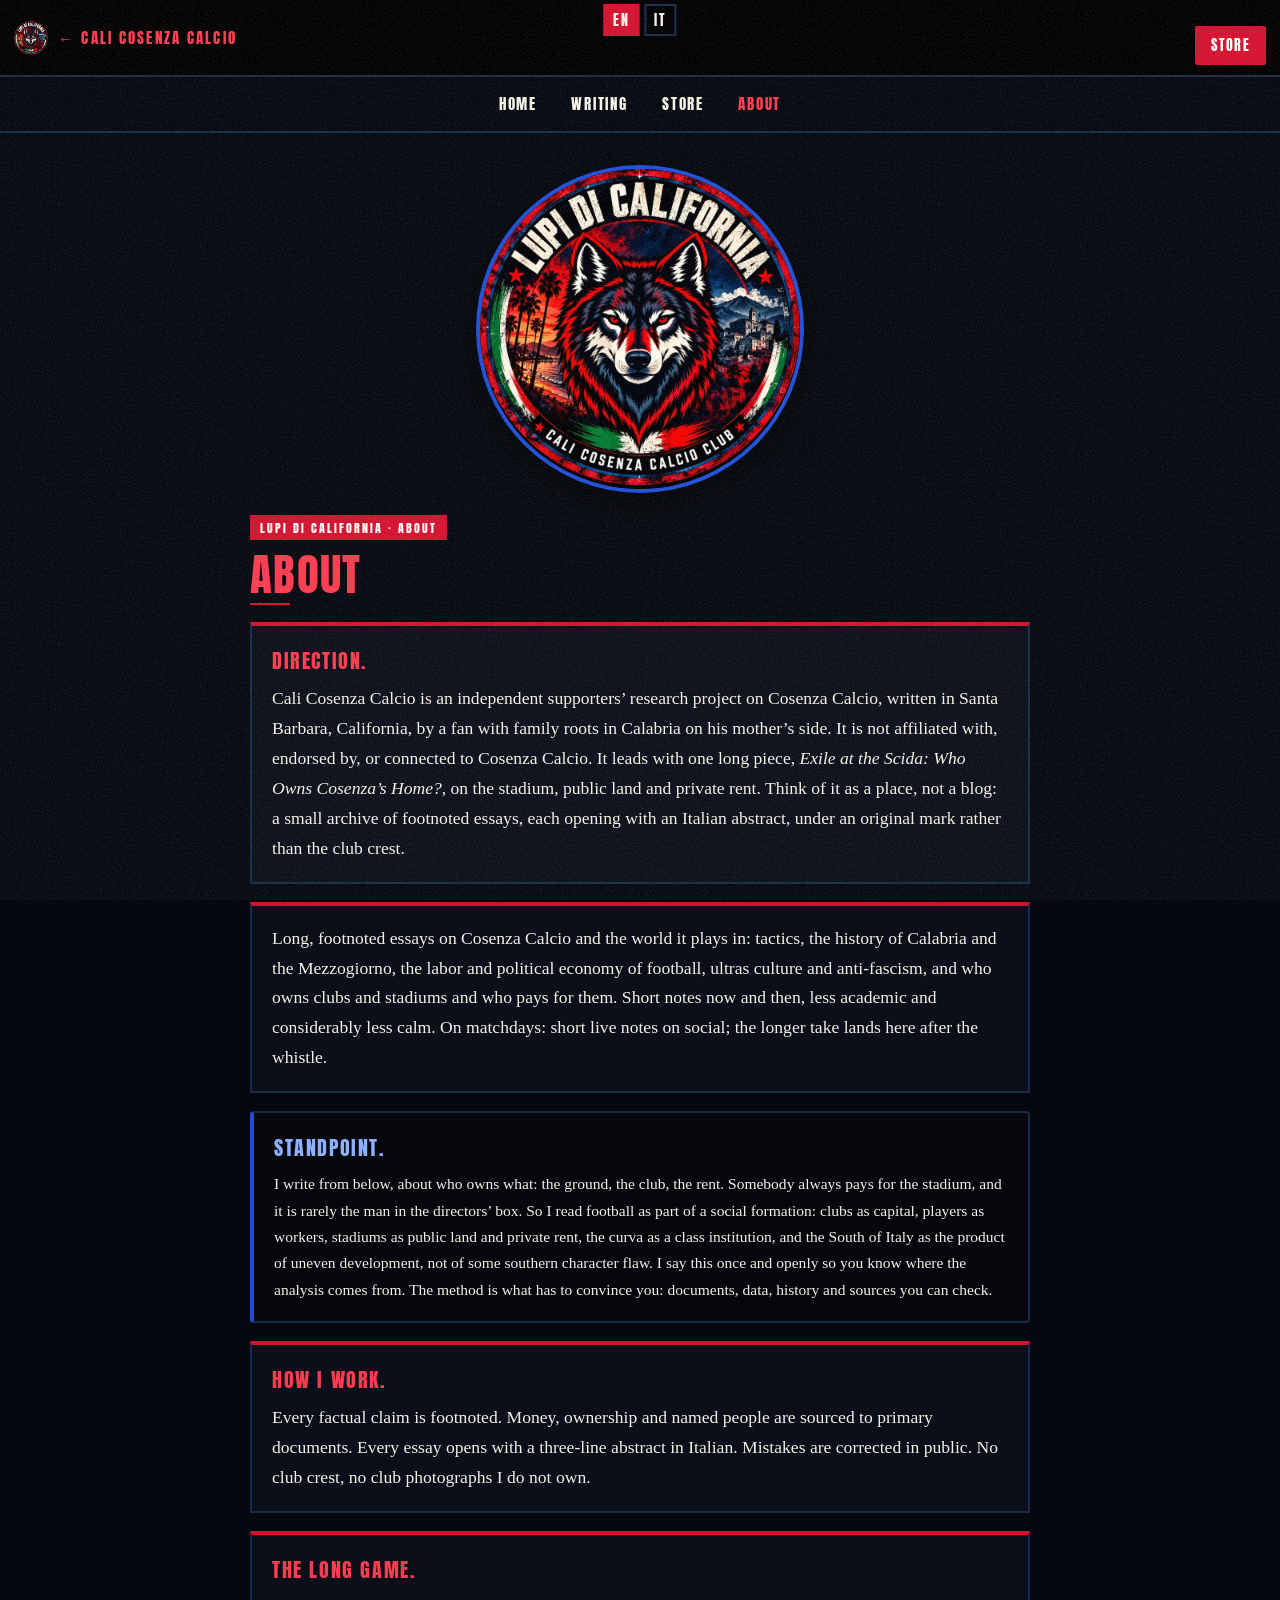
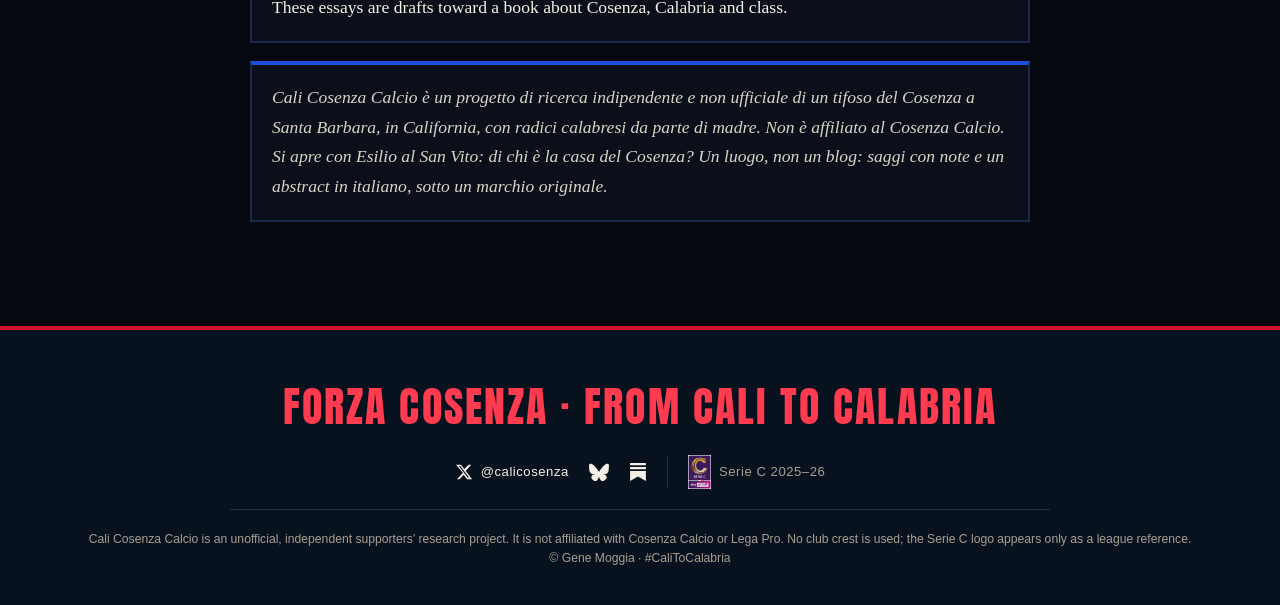
==== commit 37ef4102: "Add Substack link to footer" ====
--- a/about/index.html
+++ b/about/index.html
@@ -51,6 +51,7 @@
   <div class="foot-row">
     <a class="social" href="https://x.com/calicosenza" target="_blank" rel="noopener" aria-label="X @calicosenza"><svg viewBox="0 0 24 24" width="18" height="18" aria-hidden="true"><path fill="currentColor" d="M18.244 2.25h3.308l-7.227 8.26 8.502 11.24H16.17l-4.714-6.231-5.401 6.231H2.744l7.727-8.835L1.254 2.25H8.08l4.253 5.622L18.244 2.25zm-1.161 17.52h1.833L7.084 4.126H5.117L17.083 19.77z"/></svg><span>@calicosenza</span></a>
     <a class="social" href="https://bsky.app/profile/calicosenza.bsky.social" target="_blank" rel="noopener" aria-label="Bluesky @calicosenza.bsky.social"><svg viewBox="0 0 24 24" width="20" height="20" aria-hidden="true"><path fill="currentColor" d="M5.2 3.6C7.9 5.6 10.8 9.7 12 12c1.2-2.3 4.1-6.4 6.8-8.4 1.9-1.4 5.2-2.6 5.2 1 0 .7-.4 6-.7 6.8-.9 3-4 3.8-6.8 3.3 4.8.8 6.1 3.5 3.4 6.2-5 5.2-7.2-1.3-7.8-3-.1-.3-.1-.5-.1-.4 0-.1 0 .1-.1.4-.6 1.7-2.8 8.2-7.8 3-2.7-2.7-1.4-5.4 3.4-6.2C4.7 15.1 1.6 14.3.7 11.3.4 10.5 0 5.3 0 4.6c0-3.6 3.3-2.4 5.2-1z"/></svg></a>
+    <a class="social" href="https://calicosenzacalcioclub.substack.com" target="_blank" rel="noopener" aria-label="Substack calicosenzacalcioclub"><svg viewBox="0 0 24 24" width="18" height="18" aria-hidden="true"><path fill="currentColor" d="M22.54 8.25H1.46V5.4h21.08v2.85zM1.46 10.8V24L12 18.1 22.54 24V10.8H1.46zM22.54 0H1.46v2.84h21.08V0z"/></svg></a>
     <span class="league" title="League reference: Cosenza play in Serie C, Girone C, 2025-26"><img src="/img/serie-c-2025-26.png" width="23" height="34" alt="Serie C Sky WiFi 2025-26 league logo" loading="lazy"><span>Serie C 2025–26</span></span>
   </div>
   Cali Cosenza Calcio is an unofficial, independent supporters’ research project. It is not affiliated with Cosenza Calcio or Lega Pro. No club crest is used; the Serie C logo appears only as a league reference.<br>
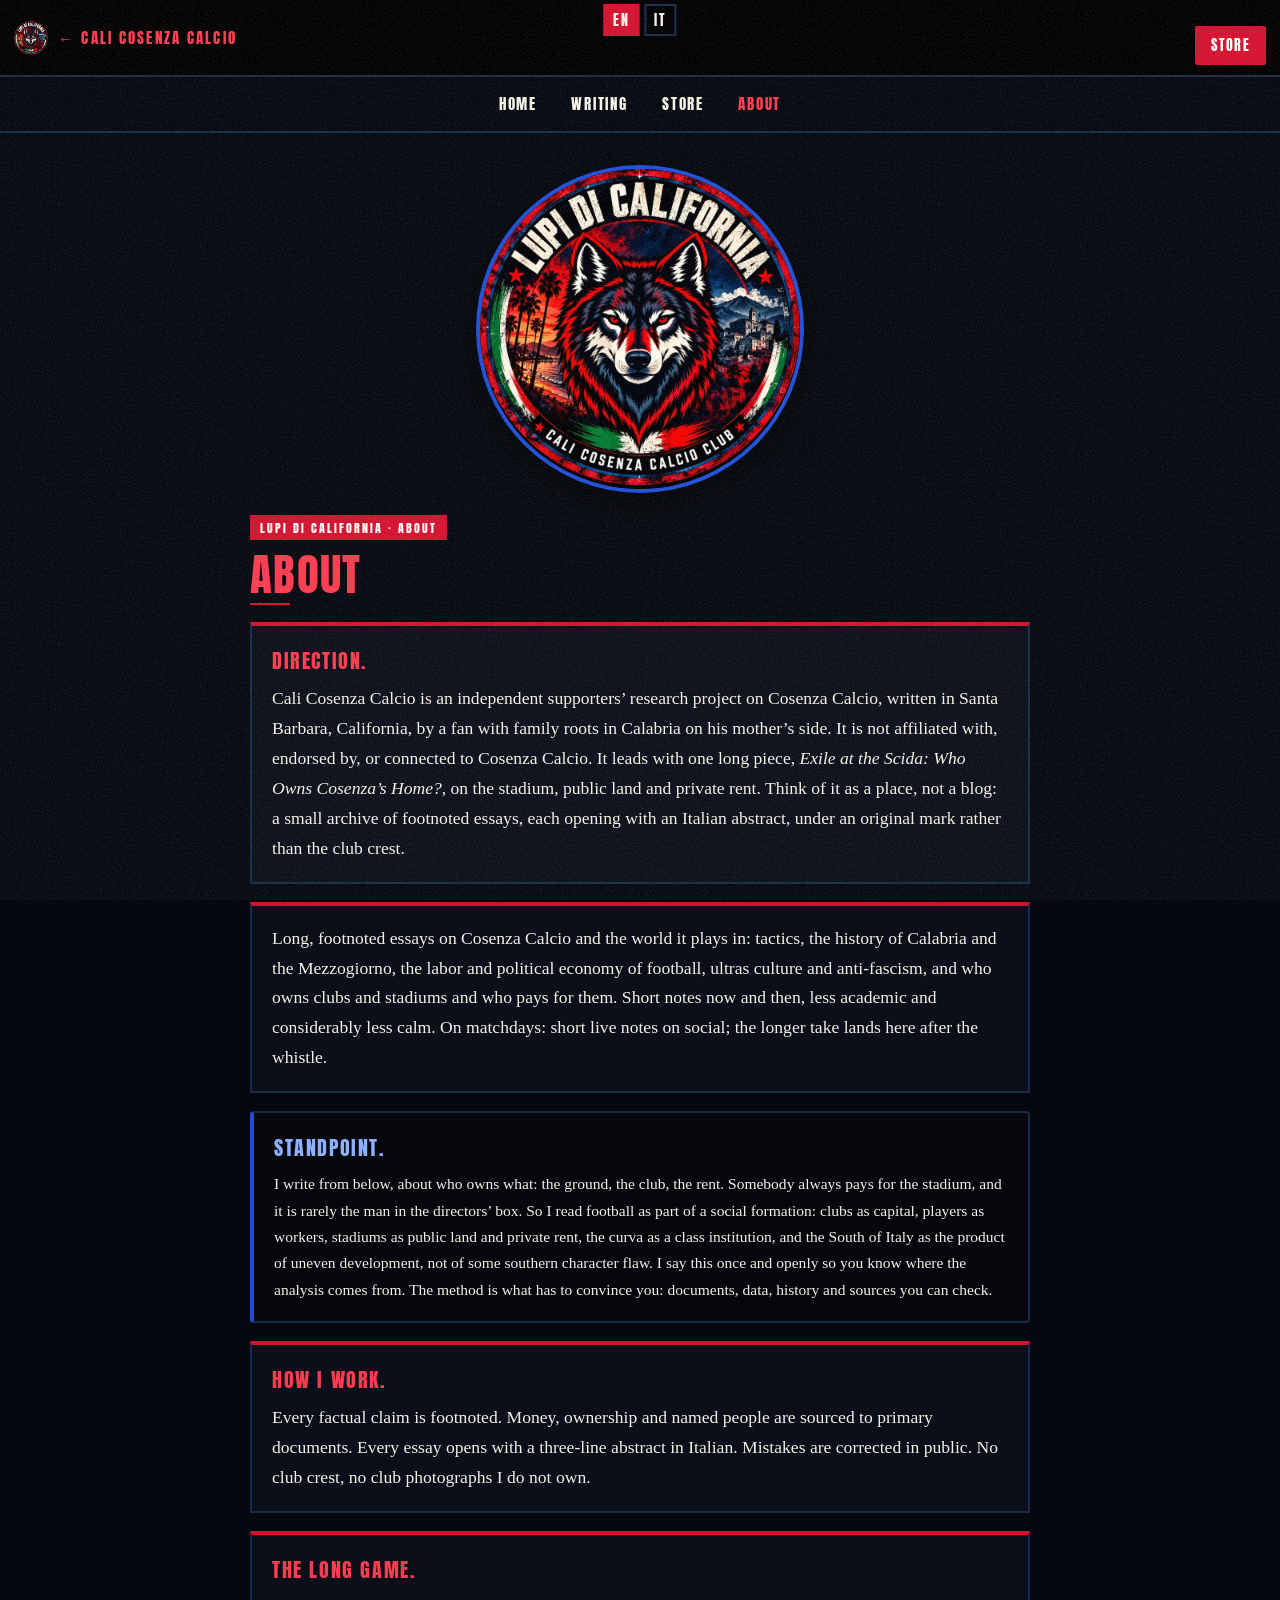
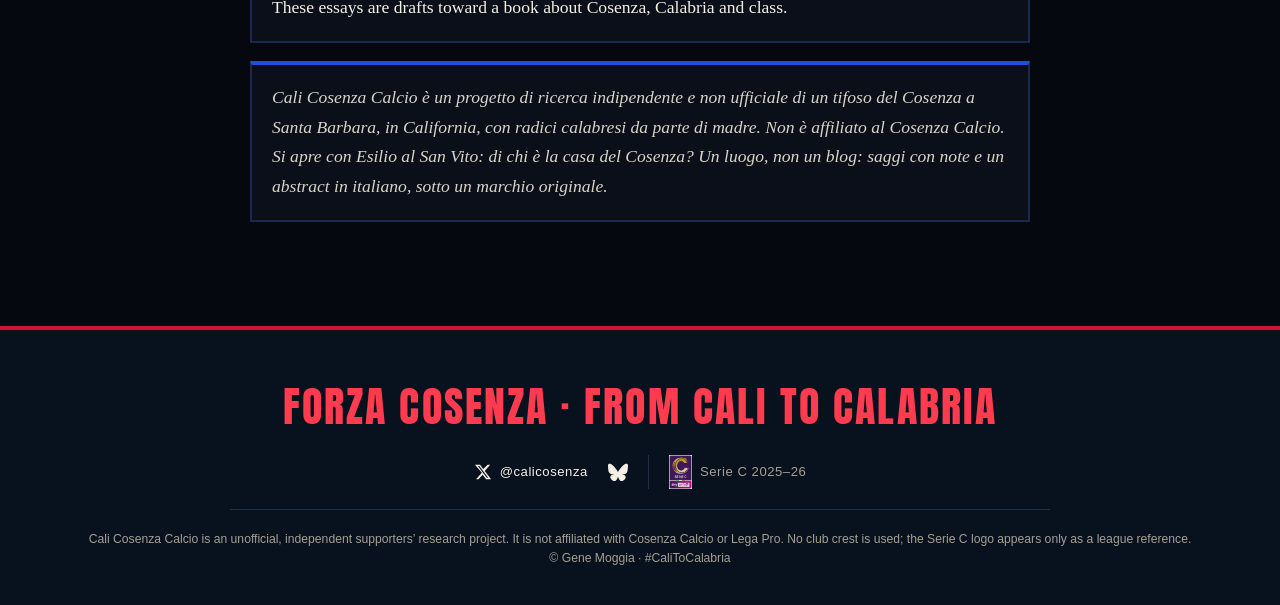
==== commit 9b51833a: "Remove Substack footer link sitewide" ====
--- a/about/index.html
+++ b/about/index.html
@@ -51,7 +51,6 @@
   <div class="foot-row">
     <a class="social" href="https://x.com/calicosenza" target="_blank" rel="noopener" aria-label="X @calicosenza"><svg viewBox="0 0 24 24" width="18" height="18" aria-hidden="true"><path fill="currentColor" d="M18.244 2.25h3.308l-7.227 8.26 8.502 11.24H16.17l-4.714-6.231-5.401 6.231H2.744l7.727-8.835L1.254 2.25H8.08l4.253 5.622L18.244 2.25zm-1.161 17.52h1.833L7.084 4.126H5.117L17.083 19.77z"/></svg><span>@calicosenza</span></a>
     <a class="social" href="https://bsky.app/profile/calicosenza.bsky.social" target="_blank" rel="noopener" aria-label="Bluesky @calicosenza.bsky.social"><svg viewBox="0 0 24 24" width="20" height="20" aria-hidden="true"><path fill="currentColor" d="M5.2 3.6C7.9 5.6 10.8 9.7 12 12c1.2-2.3 4.1-6.4 6.8-8.4 1.9-1.4 5.2-2.6 5.2 1 0 .7-.4 6-.7 6.8-.9 3-4 3.8-6.8 3.3 4.8.8 6.1 3.5 3.4 6.2-5 5.2-7.2-1.3-7.8-3-.1-.3-.1-.5-.1-.4 0-.1 0 .1-.1.4-.6 1.7-2.8 8.2-7.8 3-2.7-2.7-1.4-5.4 3.4-6.2C4.7 15.1 1.6 14.3.7 11.3.4 10.5 0 5.3 0 4.6c0-3.6 3.3-2.4 5.2-1z"/></svg></a>
-    <a class="social" href="https://calicosenzacalcioclub.substack.com" target="_blank" rel="noopener" aria-label="Substack calicosenzacalcioclub"><svg viewBox="0 0 24 24" width="18" height="18" aria-hidden="true"><path fill="currentColor" d="M22.54 8.25H1.46V5.4h21.08v2.85zM1.46 10.8V24L12 18.1 22.54 24V10.8H1.46zM22.54 0H1.46v2.84h21.08V0z"/></svg></a>
     <span class="league" title="League reference: Cosenza play in Serie C, Girone C, 2025-26"><img src="/img/serie-c-2025-26.png" width="23" height="34" alt="Serie C Sky WiFi 2025-26 league logo" loading="lazy"><span>Serie C 2025–26</span></span>
   </div>
   Cali Cosenza Calcio is an unofficial, independent supporters’ research project. It is not affiliated with Cosenza Calcio or Lega Pro. No club crest is used; the Serie C logo appears only as a league reference.<br>
